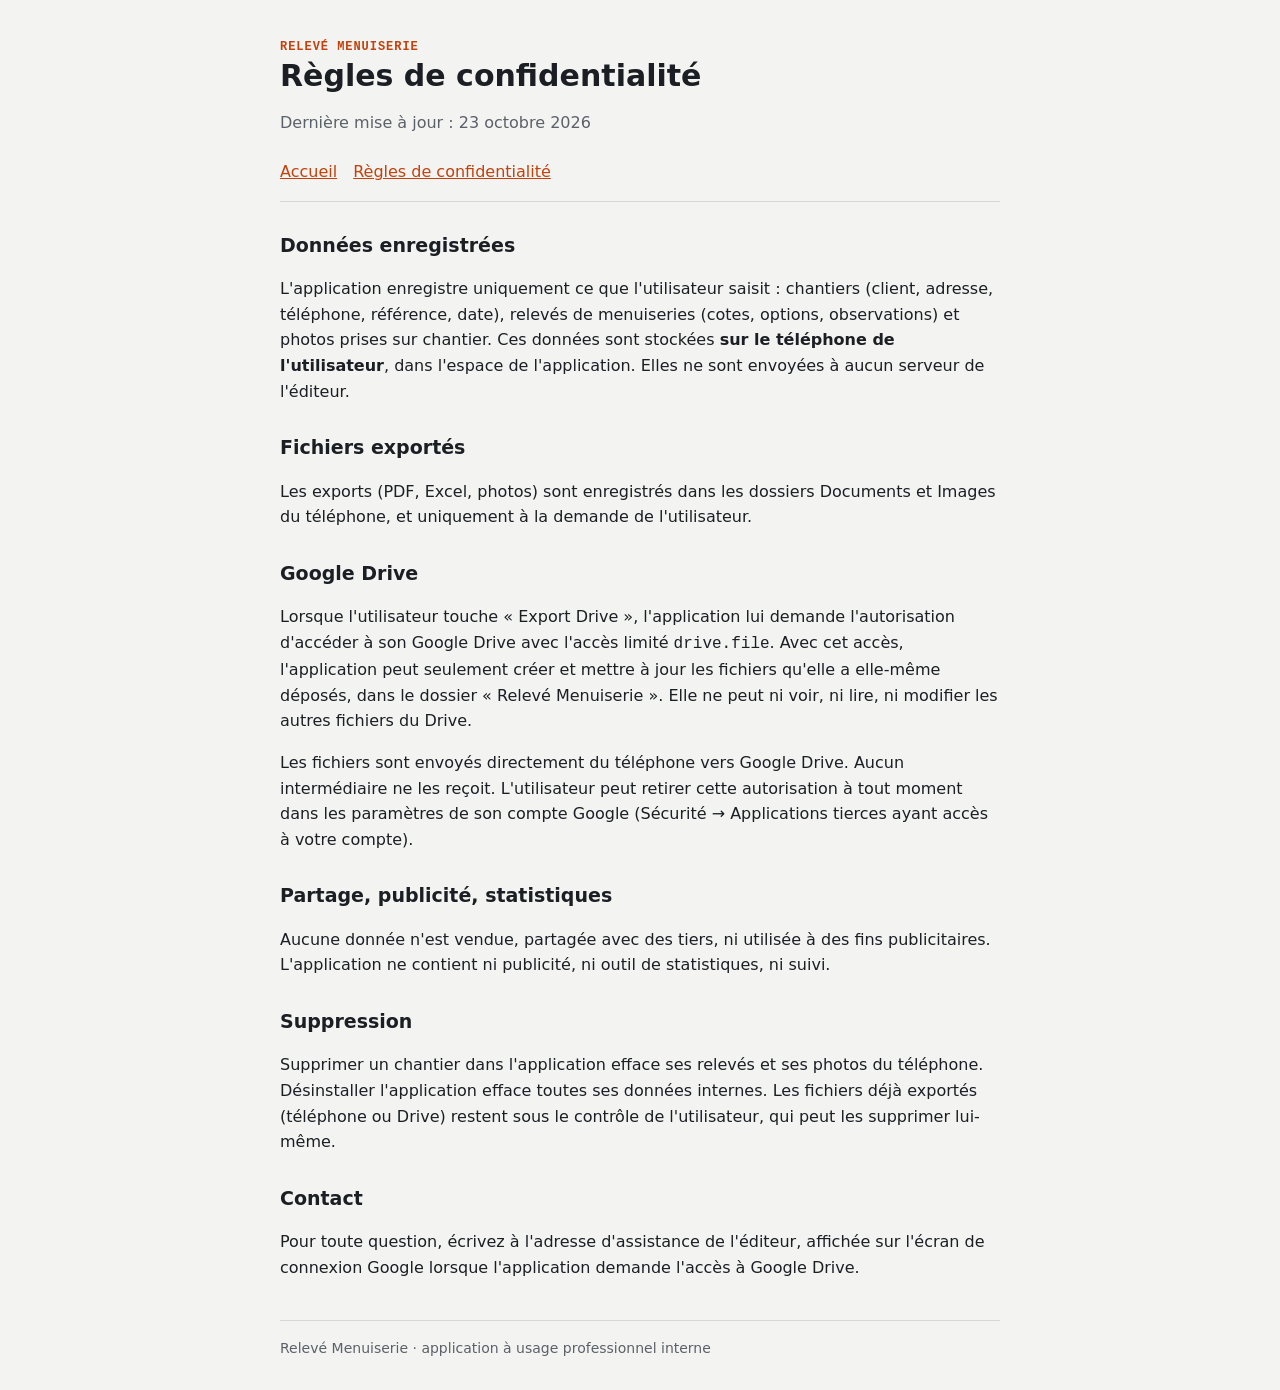
==== confidentialite.html @ 7d4794e4 "Pages publiques : accueil et règles de confidentialité de Relevé Menuiserie Co-Authored-By: Claude O" ====
<!doctype html>
<html lang="fr">
<head>
<meta charset="utf-8">
<meta name="viewport" content="width=device-width, initial-scale=1">
<title>Confidentialité · Relevé Menuiserie</title>
<link rel="stylesheet" href="style.css">
</head>
<body>
<main>
  <span class="eyebrow">Relevé Menuiserie</span>
  <h1>Règles de confidentialité</h1>
  <p class="muted">Dernière mise à jour : 23 octobre 2026</p>
  <nav><a href="./">Accueil</a><a href="confidentialite.html">Règles de confidentialité</a></nav>

  <h2>Données enregistrées</h2>
  <p>L'application enregistre uniquement ce que l'utilisateur saisit : chantiers (client, adresse, téléphone,
  référence, date), relevés de menuiseries (cotes, options, observations) et photos prises sur chantier.
  Ces données sont stockées <strong>sur le téléphone de l'utilisateur</strong>, dans l'espace de l'application.
  Elles ne sont envoyées à aucun serveur de l'éditeur.</p>

  <h2>Fichiers exportés</h2>
  <p>Les exports (PDF, Excel, photos) sont enregistrés dans les dossiers Documents et Images du téléphone,
  et uniquement à la demande de l'utilisateur.</p>

  <h2>Google Drive</h2>
  <p>Lorsque l'utilisateur touche « Export Drive », l'application lui demande l'autorisation d'accéder à son
  Google Drive avec l'accès limité <code>drive.file</code>. Avec cet accès, l'application peut seulement créer
  et mettre à jour les fichiers qu'elle a elle-même déposés, dans le dossier « Relevé Menuiserie ».
  Elle ne peut ni voir, ni lire, ni modifier les autres fichiers du Drive.</p>
  <p>Les fichiers sont envoyés directement du téléphone vers Google Drive. Aucun intermédiaire ne les reçoit.
  L'utilisateur peut retirer cette autorisation à tout moment dans les paramètres de son compte Google
  (Sécurité → Applications tierces ayant accès à votre compte).</p>

  <h2>Partage, publicité, statistiques</h2>
  <p>Aucune donnée n'est vendue, partagée avec des tiers, ni utilisée à des fins publicitaires.
  L'application ne contient ni publicité, ni outil de statistiques, ni suivi.</p>

  <h2>Suppression</h2>
  <p>Supprimer un chantier dans l'application efface ses relevés et ses photos du téléphone. Désinstaller
  l'application efface toutes ses données internes. Les fichiers déjà exportés (téléphone ou Drive)
  restent sous le contrôle de l'utilisateur, qui peut les supprimer lui-même.</p>

  <h2>Contact</h2>
  <p>Pour toute question, écrivez à l'adresse d'assistance de l'éditeur, affichée sur l'écran de connexion Google lorsque l'application demande l'accès à Google Drive.</p>

  <footer>Relevé Menuiserie · application à usage professionnel interne</footer>
</main>
</body>
</html>
---- style.css ----
:root{--bg:#F3F4F2;--ink:#1B1F24;--muted:#5B6168;--accent:#C2410C;--line:#D5D8D3}
@media (prefers-color-scheme: dark){:root{--bg:#111315;--ink:#E8EAE6;--muted:#A3A9B0;--accent:#F07A45;--line:#30353B}}
*{box-sizing:border-box}
body{margin:0;background:var(--bg);color:var(--ink);font:16px/1.6 system-ui,-apple-system,"Segoe UI",sans-serif;padding:32px max(16px,env(safe-area-inset-left))}
main{max-width:720px;margin:0 auto}
h1{font-size:30px;line-height:1.2;margin:0 0 8px}
h2{font-size:19px;margin:28px 0 8px}
.eyebrow{font:600 12px/1 ui-monospace,Menlo,monospace;letter-spacing:.08em;text-transform:uppercase;color:var(--accent)}
p,li{color:var(--ink)} .muted{color:var(--muted)}
a{color:var(--accent)}
nav{display:flex;gap:16px;margin:24px 0;padding-bottom:16px;border-bottom:1px solid var(--line)}
footer{margin-top:40px;padding-top:16px;border-top:1px solid var(--line);font-size:14px;color:var(--muted)}
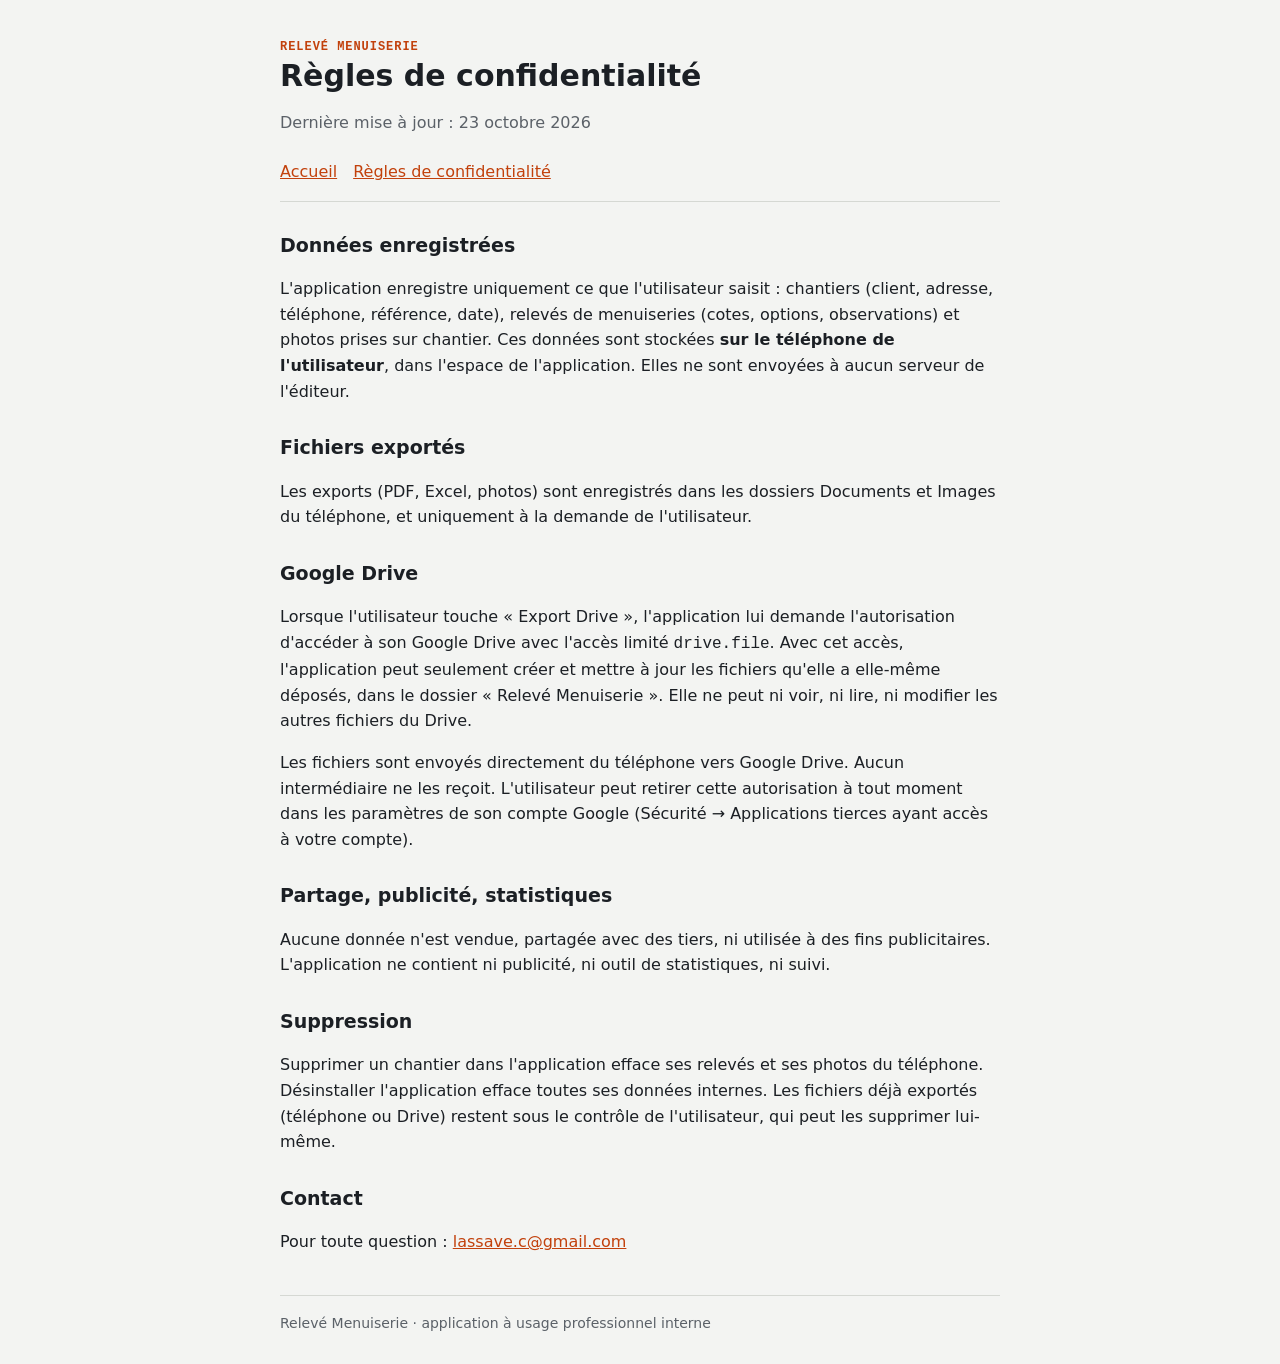
==== commit b904a350: "Confidentialité : adresse de contact Co-Authored-By: Claude Opus 5.5 <noreply@anthropic.com> Claude-" ====
--- a/confidentialite.html
+++ b/confidentialite.html
@@ -42,7 +42,7 @@
   restent sous le contrôle de l'utilisateur, qui peut les supprimer lui-même.</p>
 
   <h2>Contact</h2>
-  <p>Pour toute question, écrivez à l'adresse d'assistance de l'éditeur, affichée sur l'écran de connexion Google lorsque l'application demande l'accès à Google Drive.</p>
+  <p>Pour toute question : <a href="mailto:lassave.c@gmail.com">lassave.c@gmail.com</a></p>
 
   <footer>Relevé Menuiserie · application à usage professionnel interne</footer>
 </main>
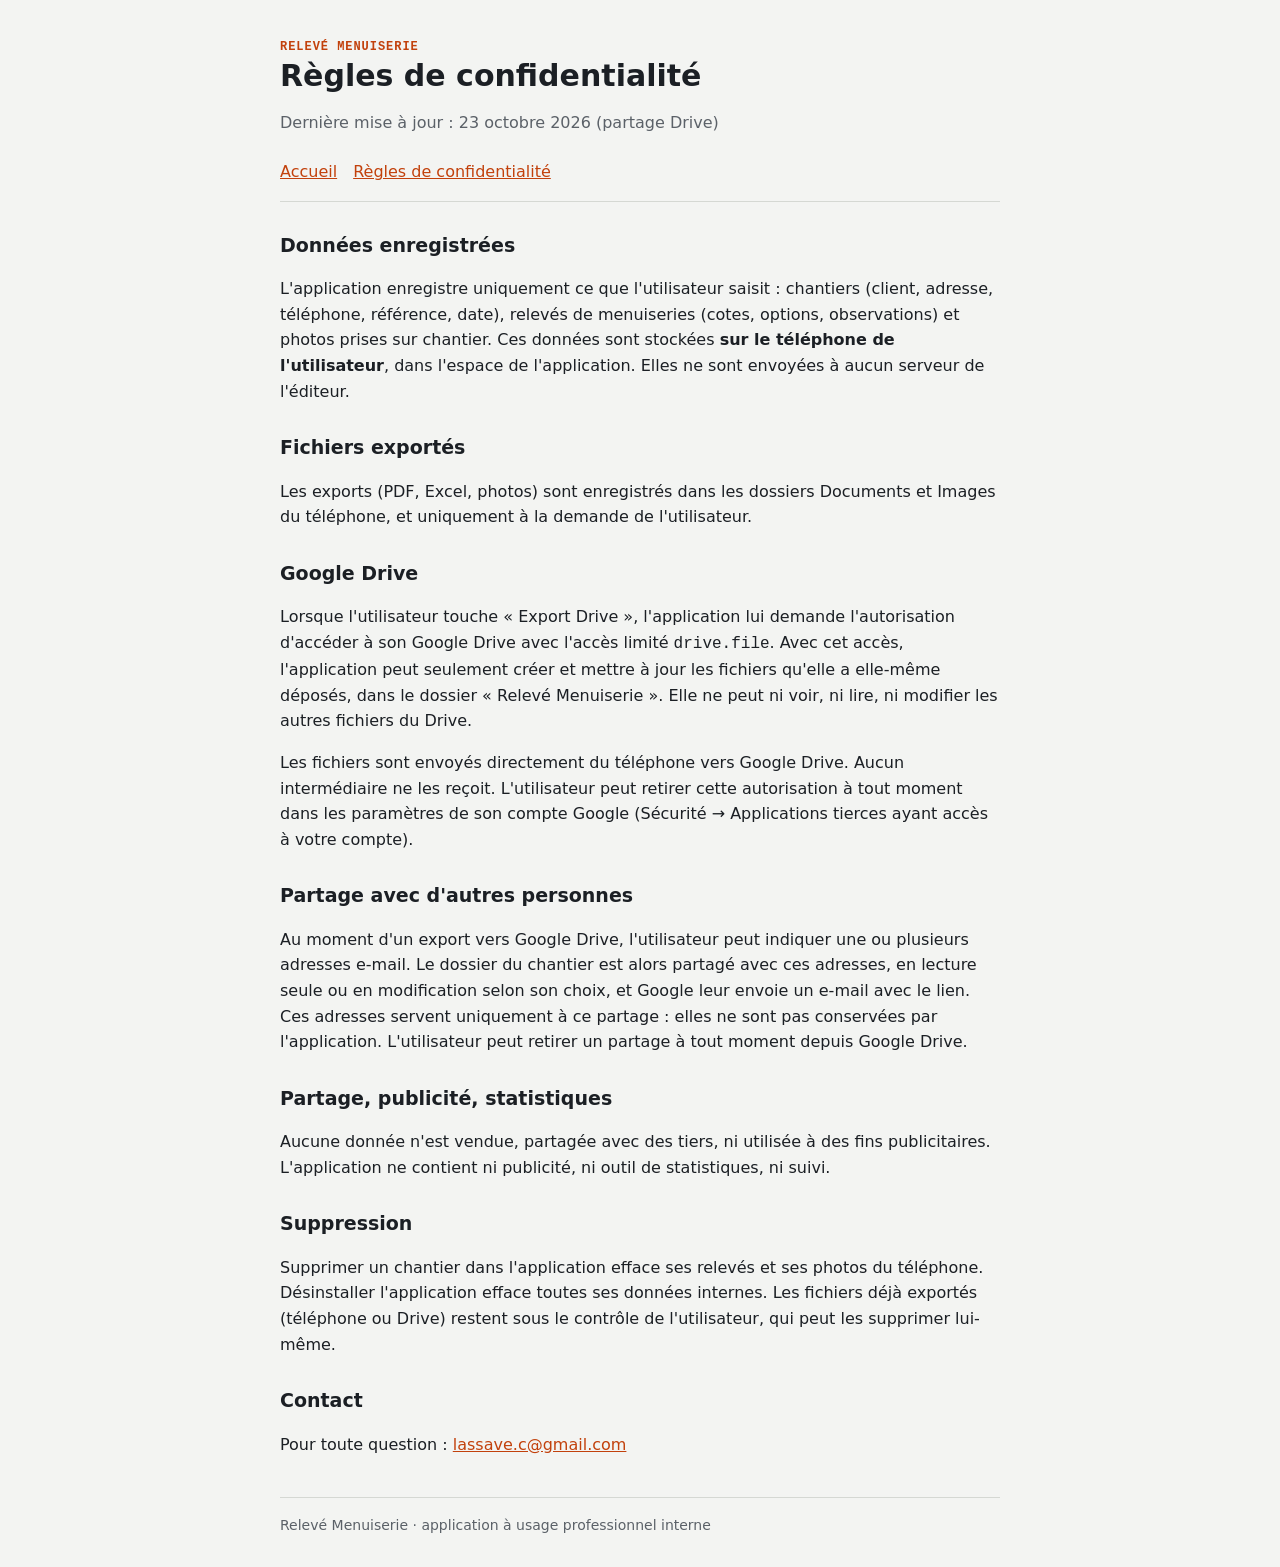
==== commit 59e0d39d: "Confidentialité : partage ponctuel d'un export Drive Co-Authored-By: Claude Opus 5.5 <noreply@anthro" ====
--- a/confidentialite.html
+++ b/confidentialite.html
@@ -10,7 +10,7 @@
 <main>
   <span class="eyebrow">Relevé Menuiserie</span>
   <h1>Règles de confidentialité</h1>
-  <p class="muted">Dernière mise à jour : 23 octobre 2026</p>
+  <p class="muted">Dernière mise à jour : 23 octobre 2026 (partage Drive)</p>
   <nav><a href="./">Accueil</a><a href="confidentialite.html">Règles de confidentialité</a></nav>
 
   <h2>Données enregistrées</h2>
@@ -32,6 +32,12 @@
   L'utilisateur peut retirer cette autorisation à tout moment dans les paramètres de son compte Google
   (Sécurité → Applications tierces ayant accès à votre compte).</p>
 
+  <h2>Partage avec d'autres personnes</h2>
+  <p>Au moment d'un export vers Google Drive, l'utilisateur peut indiquer une ou plusieurs adresses e-mail.
+  Le dossier du chantier est alors partagé avec ces adresses, en lecture seule ou en modification selon son choix,
+  et Google leur envoie un e-mail avec le lien. Ces adresses servent uniquement à ce partage : elles ne sont
+  pas conservées par l'application. L'utilisateur peut retirer un partage à tout moment depuis Google Drive.</p>
+
   <h2>Partage, publicité, statistiques</h2>
   <p>Aucune donnée n'est vendue, partagée avec des tiers, ni utilisée à des fins publicitaires.
   L'application ne contient ni publicité, ni outil de statistiques, ni suivi.</p>
